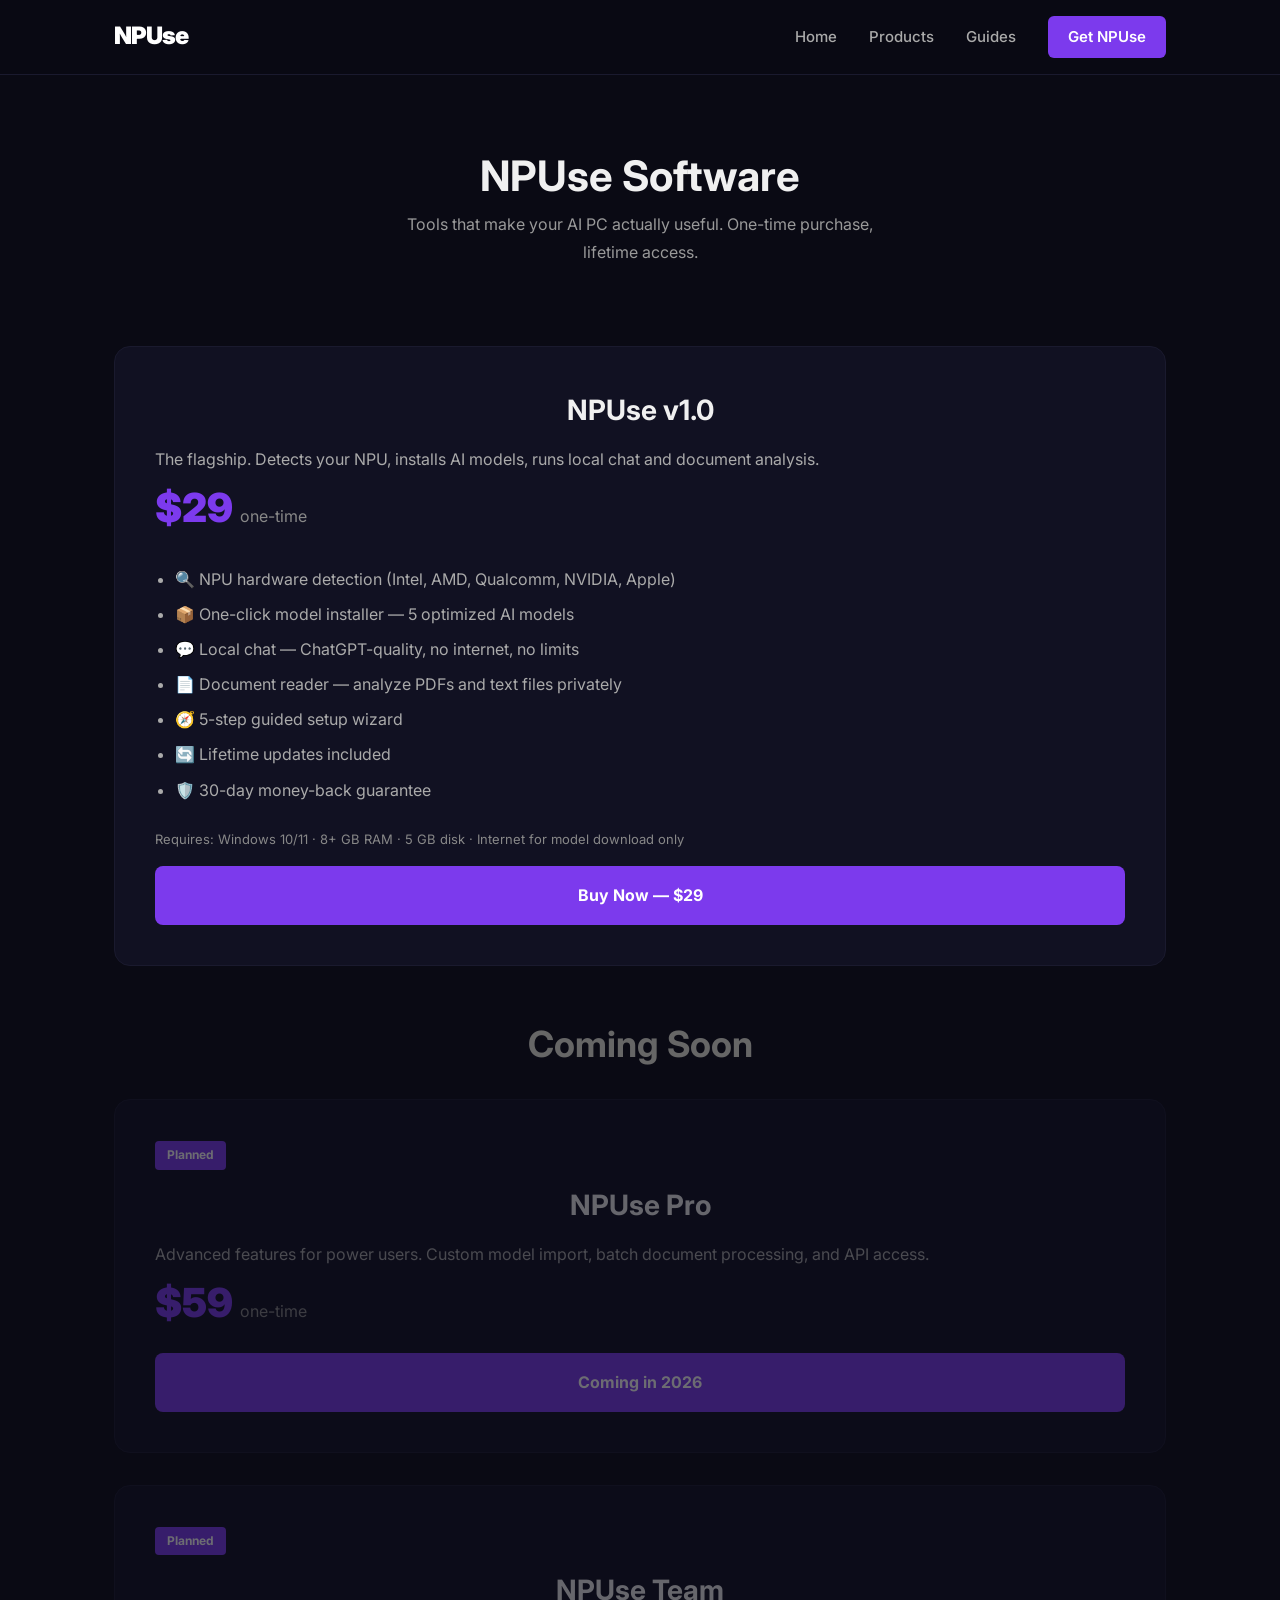
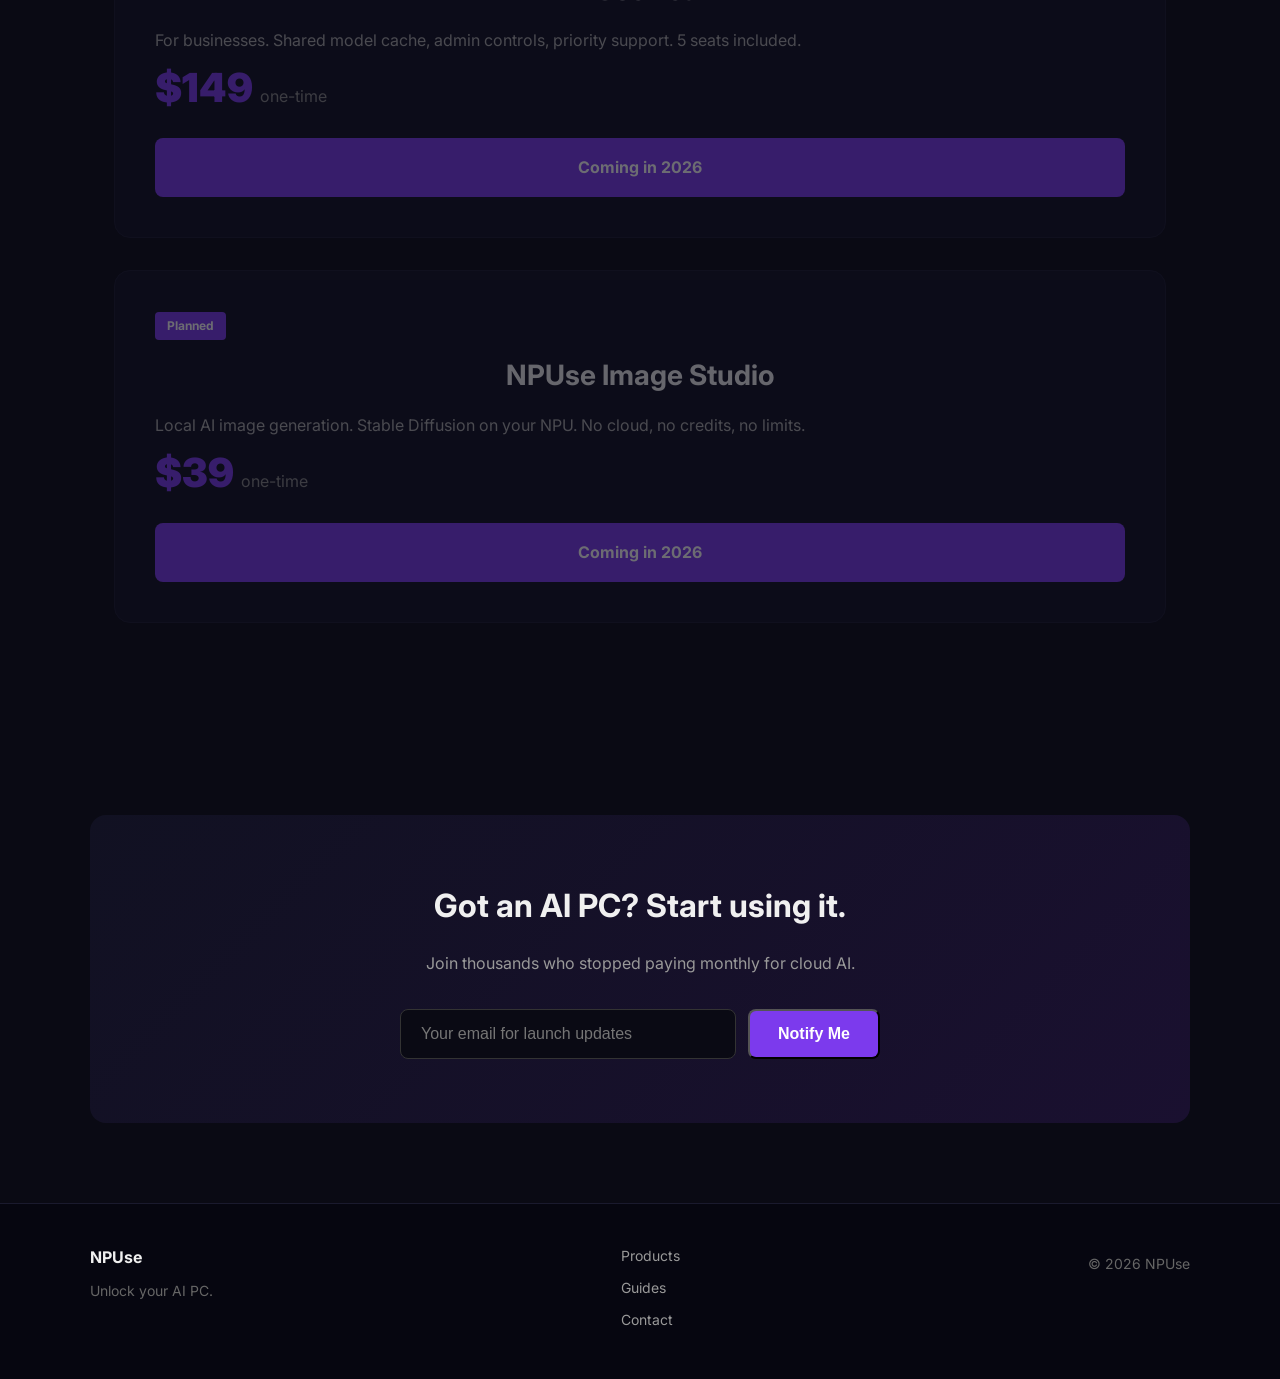
==== products.html @ d0100286 "NPUse website - AI PC software hub" ====
<!DOCTYPE html>
<html lang="en">
<head>
    <meta charset="UTF-8">
    <meta name="viewport" content="width=device-width, initial-scale=1.0">
    <title>Products — NPUse</title>
    <meta name="description" content="NPUse software for AI PCs. NPU detection, local AI chat, document analysis. Pay once, use forever.">
    <link rel="stylesheet" href="style.css">
    <link href="https://fonts.googleapis.com/css2?family=Inter:wght@400;500;600;700;800;900&display=swap" rel="stylesheet">
</head>
<body>

<nav>
    <div class="nav-inner">
        <a href="index.html" class="logo">NPUse</a>
        <div class="nav-links">
            <a href="index.html">Home</a>
            <a href="products.html">Products</a>
            <a href="guides.html">Guides</a>
            <a href="index.html#get" class="btn-nav">Get NPUse</a>
        </div>
    </div>
</nav>

<section class="product-hero">
    <h1>NPUse Software</h1>
    <p style="color:#999;max-width:500px;margin: 0 auto;">Tools that make your AI PC actually useful. One-time purchase, lifetime access.</p>
</section>

<section class="features" style="padding-top:20px;">

    <!-- NPUse Product -->
    <div class="product-card">
        <h2>NPUse v1.0</h2>
        <p style="color:#aaa;">
            The flagship. Detects your NPU, installs AI models, runs local chat and document analysis.
        </p>

        <div class="price">$29 <span>one-time</span></div>

        <ul>
            <li>🔍 NPU hardware detection (Intel, AMD, Qualcomm, NVIDIA, Apple)</li>
            <li>📦 One-click model installer — 5 optimized AI models</li>
            <li>💬 Local chat — ChatGPT-quality, no internet, no limits</li>
            <li>📄 Document reader — analyze PDFs and text files privately</li>
            <li>🧭 5-step guided setup wizard</li>
            <li>🔄 Lifetime updates included</li>
            <li>🛡️ 30-day money-back guarantee</li>
        </ul>

        <p style="color:#888;font-size:13px;">
            Requires: Windows 10/11 · 8+ GB RAM · 5 GB disk · Internet for model download only
        </p>

        <a href="https://gumroad.com/l/npuse" class="btn btn-primary" target="_blank">Buy Now — $29</a>
    </div>

    <!-- Future products -->
    <h2 style="text-align:center;margin:48px 0 24px;color:#666;">Coming Soon</h2>

    <div class="product-card coming-soon">
        <div class="badge">Planned</div>
        <h2>NPUse Pro</h2>
        <p style="color:#aaa;">Advanced features for power users. Custom model import, batch document processing, and API access.</p>
        <div class="price">$59 <span>one-time</span></div>
        <a class="btn btn-primary">Coming in 2026</a>
    </div>

    <div class="product-card coming-soon">
        <div class="badge">Planned</div>
        <h2>NPUse Team</h2>
        <p style="color:#aaa;">For businesses. Shared model cache, admin controls, priority support. 5 seats included.</p>
        <div class="price">$149 <span>one-time</span></div>
        <a class="btn btn-primary">Coming in 2026</a>
    </div>

    <div class="product-card coming-soon">
        <div class="badge">Planned</div>
        <h2>NPUse Image Studio</h2>
        <p style="color:#aaa;">Local AI image generation. Stable Diffusion on your NPU. No cloud, no credits, no limits.</p>
        <div class="price">$39 <span>one-time</span></div>
        <a class="btn btn-primary">Coming in 2026</a>
    </div>

</section>

<section class="cta-section">
    <h2>Got an AI PC? Start using it.</h2>
    <p>Join thousands who stopped paying monthly for cloud AI.</p>
    <div class="email-form">
        <input type="email" placeholder="Your email for launch updates">
        <button class="btn btn-primary" onclick="alert('Thanks! We'll keep you posted.')">Notify Me</button>
    </div>
</section>

<footer>
    <div class="footer-inner">
        <div><strong>NPUse</strong><p>Unlock your AI PC.</p></div>
        <div>
            <a href="products.html">Products</a>
            <a href="guides.html">Guides</a>
            <a href="mailto:hello@npuse.com">Contact</a>
        </div>
        <div><p>&copy; 2026 NPUse</p></div>
    </div>
</footer>

</body>
</html>
---- style.css ----
* { margin: 0; padding: 0; box-sizing: border-box; }

body {
    font-family: 'Inter', system-ui, sans-serif;
    color: #f0f0f0;
    background: #0a0a14;
    line-height: 1.7;
}

nav {
    position: fixed; top: 0; width: 100%; z-index: 100;
    background: rgba(10,10,20,0.95);
    backdrop-filter: blur(10px);
    border-bottom: 1px solid #1a1a2e;
}
.nav-inner {
    max-width: 1100px; margin: 0 auto; padding: 16px 24px;
    display: flex; justify-content: space-between; align-items: center;
}
.logo { font-size: 24px; font-weight: 900; color: #fff; text-decoration: none; letter-spacing: -1px; }
.logo span { color: #7c3aed; }
.nav-links { display: flex; gap: 32px; align-items: center; }
.nav-links a { color: #aaa; text-decoration: none; font-size: 15px; font-weight: 500; }
.nav-links a:hover { color: #fff; }
.btn-nav {
    background: #7c3aed; color: #fff !important;
    padding: 8px 20px; border-radius: 6px; font-weight: 600 !important;
}
.btn-nav:hover { background: #6d28d9; }

section { padding: 80px 24px; max-width: 1100px; margin: 0 auto; }

.hero { text-align: center; padding: 160px 24px 80px; }
.hero h1 { font-size: 56px; font-weight: 900; line-height: 1.1; margin-bottom: 24px; letter-spacing: -2px; }
.hero h1 span { color: #7c3aed; }
.hero p { font-size: 18px; color: #999; max-width: 600px; margin: 0 auto 40px; }

.cta-group { display: flex; gap: 16px; justify-content: center; flex-wrap: wrap; }
.btn { display: inline-block; padding: 16px 36px; border-radius: 8px; font-size: 16px; font-weight: 700; text-decoration: none; transition: 0.15s; }
.btn-primary { background: #7c3aed; color: #fff; }
.btn-primary:hover { background: #6d28d9; transform: translateY(-1px); box-shadow: 0 8px 24px rgba(124,58,237,0.3); }
.btn-outline { border: 2px solid #7c3aed; color: #7c3aed; background: transparent; }
.btn-outline:hover { background: rgba(124,58,237,0.1); }
.btn-large { padding: 20px 48px; font-size: 18px; }

.features h2, .compare h2, .hardware h2 { text-align: center; font-size: 36px; margin-bottom: 48px; }
.feature-grid { display: grid; grid-template-columns: repeat(auto-fit, minmax(240px, 1fr)); gap: 32px; }
.feature { background: #111122; border: 1px solid #1a1a2e; border-radius: 12px; padding: 32px 24px; text-align: center; }
.feature .icon { font-size: 40px; margin-bottom: 16px; }
.feature h3 { font-size: 18px; margin-bottom: 8px; }
.feature p { color: #888; font-size: 14px; }

.compare table { width: 100%; border-collapse: collapse; }
.compare th, .compare td { padding: 16px 20px; text-align: left; border-bottom: 1px solid #1a1a2e; }
.compare th { color: #999; font-size: 13px; text-transform: uppercase; letter-spacing: 1px; }
.compare .win { color: #4ade80; font-weight: 600; }

.chip-grid { display: grid; grid-template-columns: repeat(auto-fit, minmax(180px, 1fr)); gap: 16px; }
.chip-card { background: #111122; border: 1px solid #1a1a2e; border-radius: 10px; padding: 24px; text-align: center; }
.chip-vendor { font-weight: 700; font-size: 18px; margin-bottom: 4px; }
.chip-models { color: #999; font-size: 13px; margin-bottom: 8px; }
.chip-tops { color: #7c3aed; font-weight: 700; }

.cta-section { text-align: center; background: linear-gradient(135deg, #111122, #1a1030); border-radius: 16px; padding: 64px 24px; margin: 80px auto; }
.cta-section h2 { font-size: 32px; margin-bottom: 16px; }
.cta-section p { color: #999; margin-bottom: 32px; }
.footnote { font-size: 13px; color: #666; margin-top: 16px; }
.center { text-align: center; }

footer { background: #060610; padding: 40px 24px; border-top: 1px solid #1a1a2e; }
.footer-inner { max-width: 1100px; margin: 0 auto; display: flex; justify-content: space-between; flex-wrap: wrap; gap: 24px; }
.footer-inner p { color: #666; font-size: 14px; margin-top: 8px; }
.footer-inner a { color: #999; text-decoration: none; font-size: 14px; display: block; margin-bottom: 8px; }
.footer-inner a:hover { color: #7c3aed; }

/* Products page */
.product-hero { text-align: center; padding: 140px 24px 60px; }
.product-hero h1 { font-size: 42px; }
.product-card { background: #111122; border: 1px solid #1a1a2e; border-radius: 16px; padding: 40px; margin-bottom: 32px; }
.product-card h2 { font-size: 28px; margin-bottom: 12px; }
.product-card .price { font-size: 40px; font-weight: 900; color: #7c3aed; }
.product-card .price span { font-size: 16px; color: #888; font-weight: 400; }
.product-card ul { margin: 24px 0; padding-left: 20px; color: #aaa; }
.product-card li { margin-bottom: 8px; }
.product-card .btn { width: 100%; text-align: center; margin-top: 16px; }
.coming-soon { opacity: 0.4; pointer-events: none; }
.coming-soon .badge {
    display: inline-block; background: #7c3aed; color: #fff;
    padding: 4px 12px; border-radius: 4px; font-size: 12px; font-weight: 700;
    margin-bottom: 12px;
}

/* Guides page */
.guide-card { background: #111122; border: 1px solid #1a1a2e; border-radius: 12px; padding: 32px; margin-bottom: 24px; }
.guide-card h3 { font-size: 20px; margin-bottom: 8px; }
.guide-card p { color: #888; font-size: 14px; }
.guide-card a { color: #7c3aed; text-decoration: none; font-weight: 600; }
.guide-card a:hover { text-decoration: underline; }

/* Email form */
.email-form { display: flex; gap: 12px; max-width: 480px; margin: 0 auto; }
.email-form input {
    flex: 1; padding: 14px 20px; border-radius: 8px; border: 1px solid #333;
    background: #0a0a14; color: #fff; font-size: 16px;
}
.email-form button { padding: 14px 28px; }

@media (max-width: 700px) {
    .hero h1 { font-size: 34px; }
    .nav-links { gap: 16px; }
    .nav-links a:not(.btn-nav) { display: none; }
    .email-form { flex-direction: column; }
}
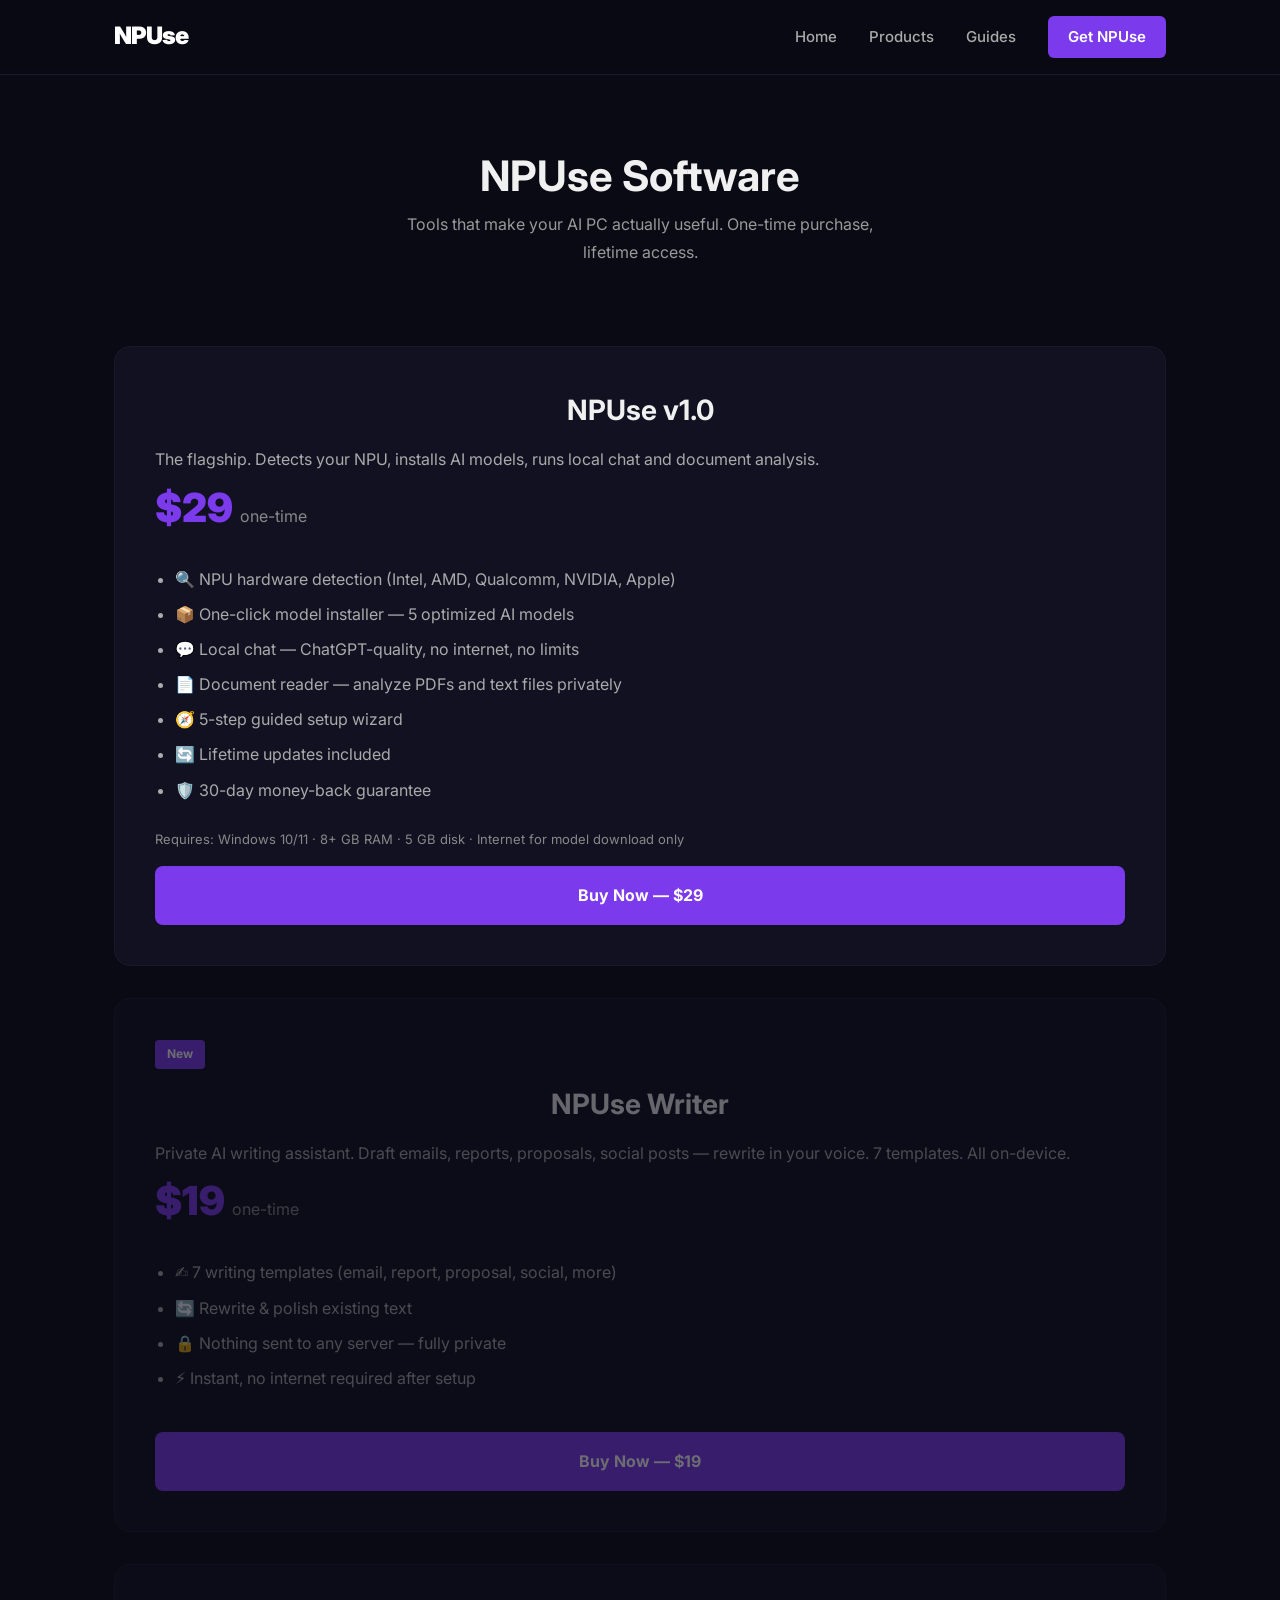
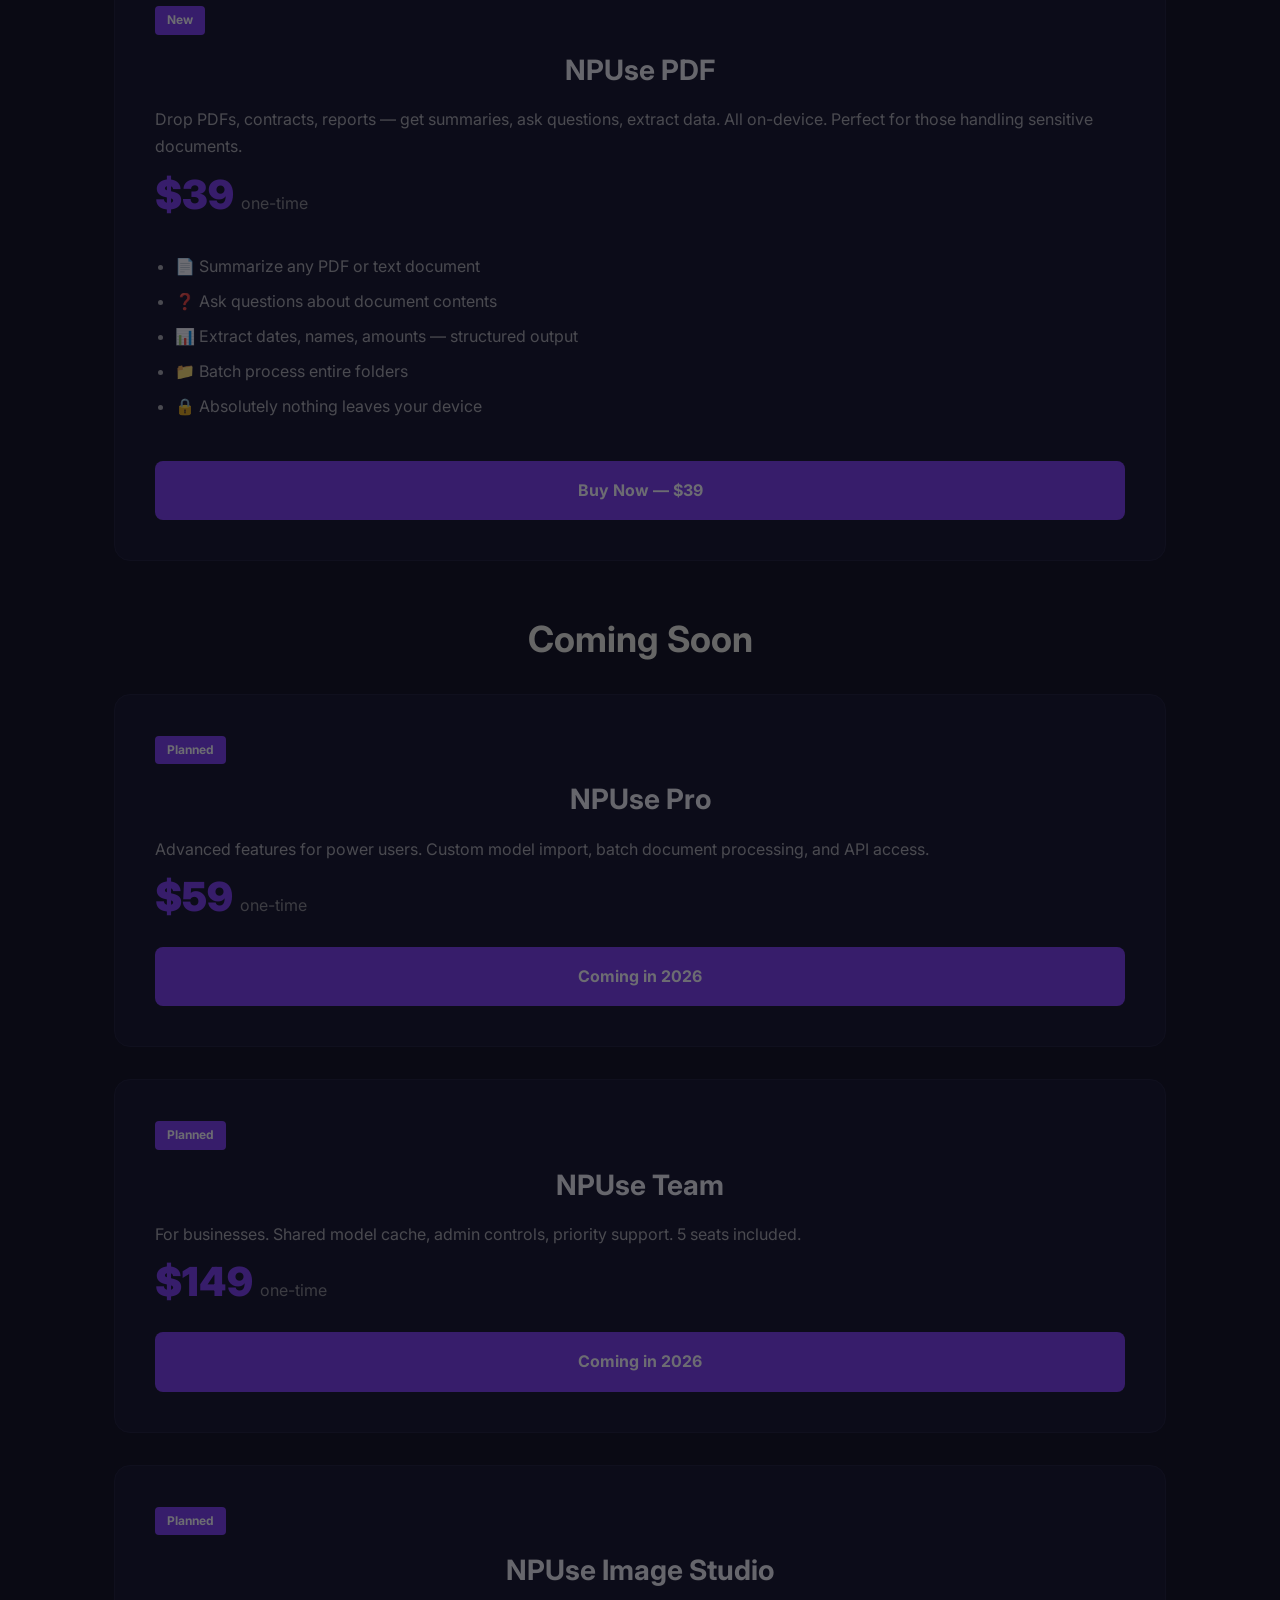
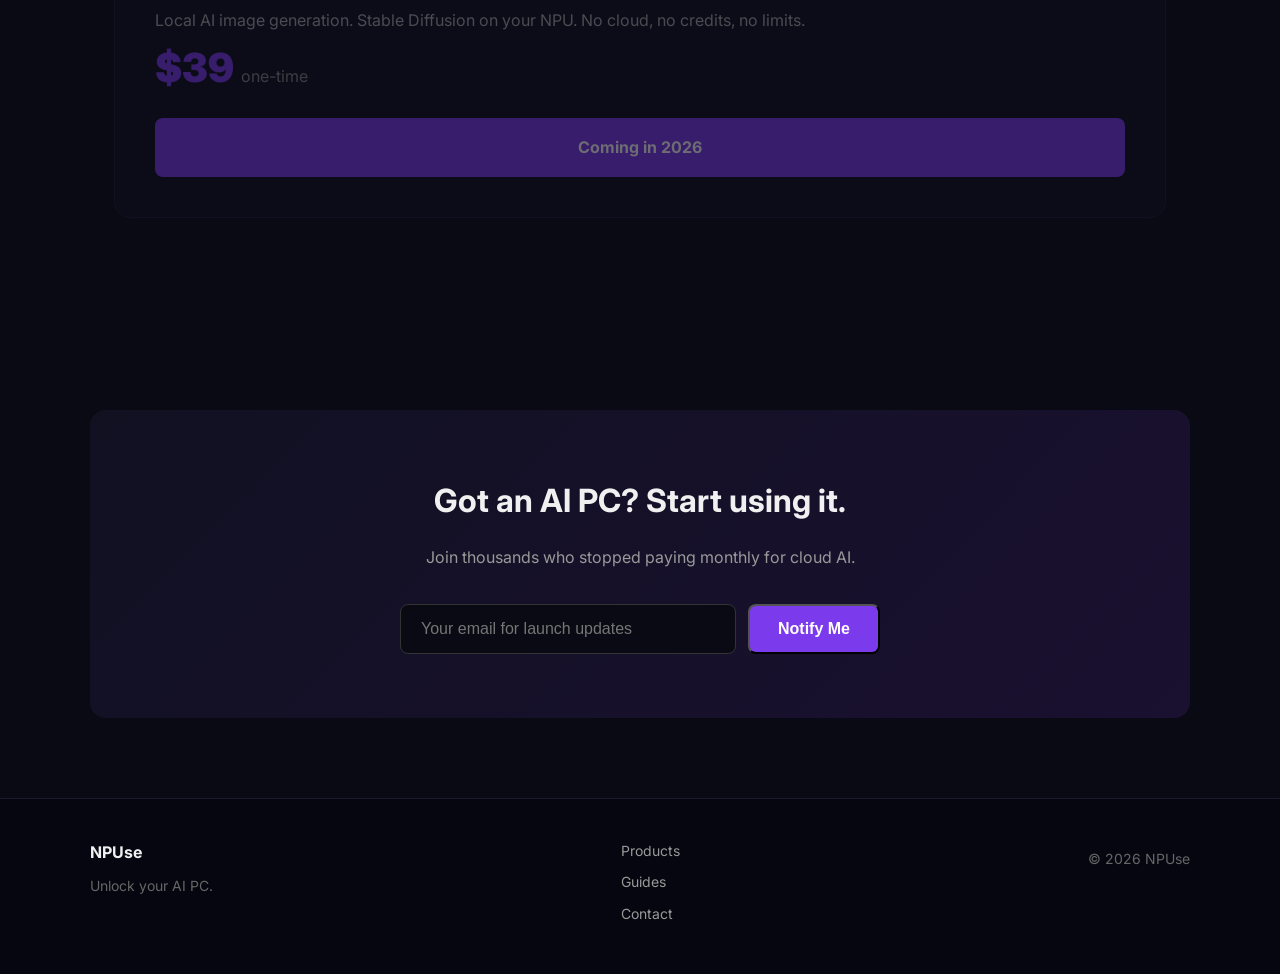
==== commit 6db69dcc: "Add NPUse Writer and PDF tool product pages" ====
--- a/products.html
+++ b/products.html
@@ -55,6 +55,37 @@
         <a href="https://gumroad.com/l/npuse" class="btn btn-primary" target="_blank">Buy Now — $29</a>
     </div>
 
+    <!-- NPUse Writer -->
+    <div class="product-card coming-soon">
+        <div class="badge">New</div>
+        <h2>NPUse Writer</h2>
+        <p style="color:#aaa;">Private AI writing assistant. Draft emails, reports, proposals, social posts — rewrite in your voice. 7 templates. All on-device.</p>
+        <div class="price">$19 <span>one-time</span></div>
+        <ul>
+            <li>✍️ 7 writing templates (email, report, proposal, social, more)</li>
+            <li>🔄 Rewrite & polish existing text</li>
+            <li>🔒 Nothing sent to any server — fully private</li>
+            <li>⚡ Instant, no internet required after setup</li>
+        </ul>
+        <a href="https://gumroad.com/l/npuse-writer" class="btn btn-primary" target="_blank">Buy Now — $19</a>
+    </div>
+
+    <!-- NPUse PDF -->
+    <div class="product-card coming-soon">
+        <div class="badge">New</div>
+        <h2>NPUse PDF</h2>
+        <p style="color:#aaa;">Drop PDFs, contracts, reports — get summaries, ask questions, extract data. All on-device. Perfect for those handling sensitive documents.</p>
+        <div class="price">$39 <span>one-time</span></div>
+        <ul>
+            <li>📄 Summarize any PDF or text document</li>
+            <li>❓ Ask questions about document contents</li>
+            <li>📊 Extract dates, names, amounts — structured output</li>
+            <li>📁 Batch process entire folders</li>
+            <li>🔒 Absolutely nothing leaves your device</li>
+        </ul>
+        <a href="https://gumroad.com/l/npuse-pdf" class="btn btn-primary" target="_blank">Buy Now — $39</a>
+    </div>
+
     <!-- Future products -->
     <h2 style="text-align:center;margin:48px 0 24px;color:#666;">Coming Soon</h2>
 
